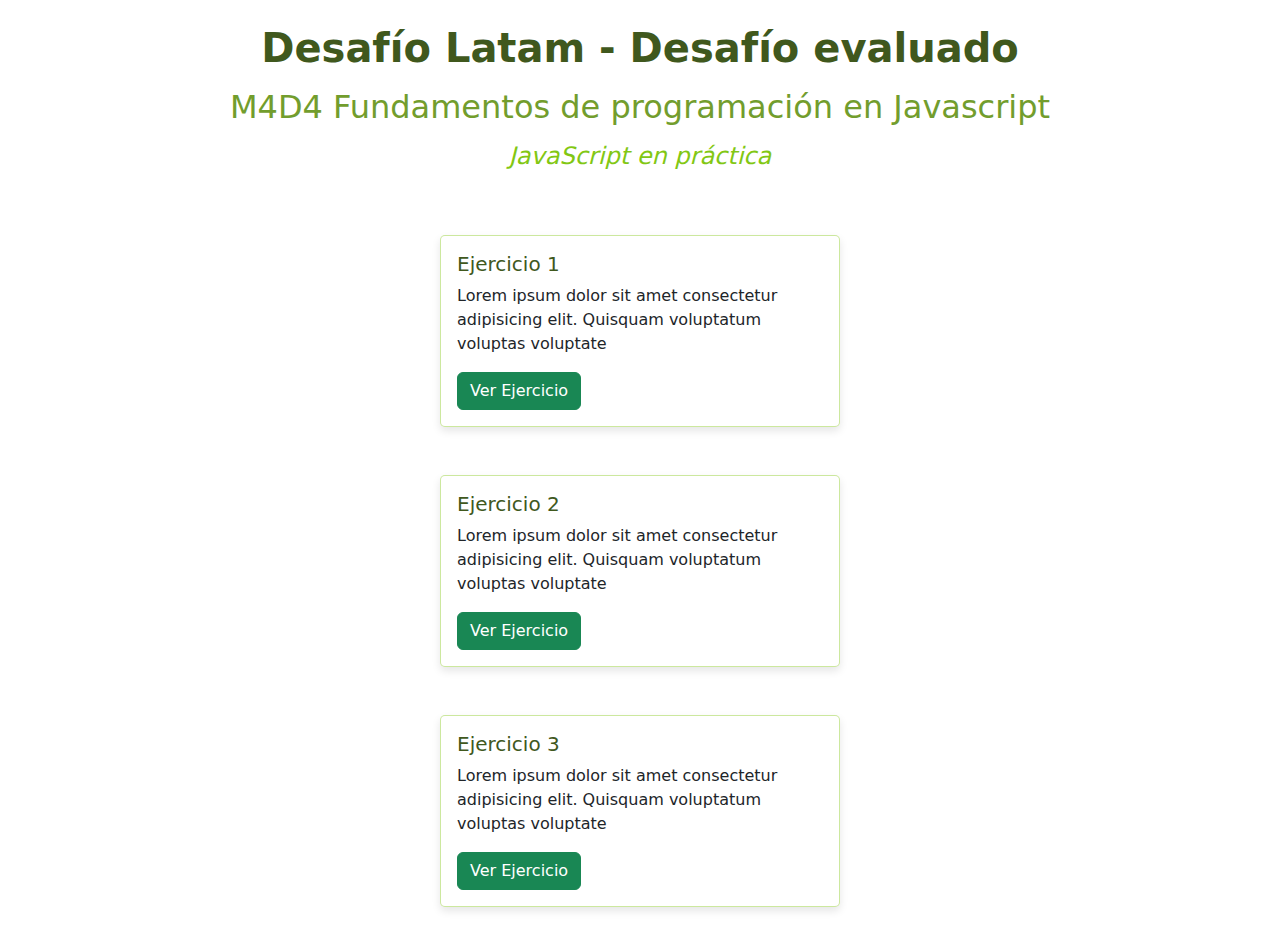
==== index.html @ fe40c525 "first commit" ====
<!DOCTYPE html>
<html lang="en">

<head>
    <meta charset="UTF-8">
    <meta name="viewport" content="width=device-width, initial-scale=1.0">
    <title>DesafíoLatam</title>
    <!-- bs css -->
    <link href="https://cdn.jsdelivr.net/npm/bootstrap@5.3.3/dist/css/bootstrap.min.css" rel="stylesheet"
        integrity="sha384-QWTKZyjpPEjISv5WaRU9OFeRpok6YctnYmDr5pNlyT2bRjXh0JMhjY6hW+ALEwIH" crossorigin="anonymous">
    <!-- css propip -->
    <link rel="stylesheet" href="assets/css/styles.css">
</head>

<body>

    <section id="heroSection">
        <div class="container-fluid d-flex justify-content-center align-items-center text-center my-4">
            <div class="row">
                <div class="col-12">
                    <h1>Desafío Latam - Desafío evaluado</h1>
                    <h2>M4D4 Fundamentos de programación en Javascript</h2>
                    <h3>JavaScript en práctica</h3>
                </div>
            </div>
        </div>
    </section>
    <section id="main">
        <!-- menu card a ejercicios-->
        <div class="container-fluid card-container d-flex align-items-center justify-content-center">
            <div class="row">
                <div class="col-12 d-flex align-items-center justify-content-center">
                    <div class="card">
                        <div class="card-body">
                            <h5 class="card-title">Ejercicio 1</h5>
                            <p class="card-text">Lorem ipsum dolor sit amet consectetur adipisicing elit. Quisquam
                                voluptatum
                                voluptas
                                voluptate
                            </p>
                            <a href="ejercicio1/ejercicio1.html" class="btn btn-success mt-3">Ver Ejercicio</a>
                        </div>
                    </div>
                </div>
                <div class="col-12 d-flex align-items-center justify-content-center">
                    <div class="card">
                        <div class="card-body">
                            <h5 class="card-title">Ejercicio 2</h5>
                            <p class="card-text">Lorem ipsum dolor sit amet consectetur adipisicing elit. Quisquam
                                voluptatum
                                voluptas
                                voluptate
                            </p>
                            <a href="ejercicio2/ejercicio2.html" class="btn btn-success mt-3">Ver Ejercicio</a>
                        </div>
                    </div>
                </div>
                <div class="col-12 d-flex align-items-center justify-content-center">
                    <div class="card">
                        <div class="card-body">
                            <h5 class="card-title">Ejercicio 3</h5>
                            <p class="card-text">Lorem ipsum dolor sit amet consectetur adipisicing elit. Quisquam
                                voluptatum
                                voluptas
                                voluptate
                            </p>
                            <a href="ejercicio3/ejercicio3.html" class="btn btn-success mt-3">Ver Ejercicio</a>
                        </div>
                    </div>
                </div>
            </div>
        </div>
        <!-- fin menu -->
    </section>

    <!-- bs js -->
    <script src="https://cdn.jsdelivr.net/npm/@popperjs/core@2.11.8/dist/umd/popper.min.js"
        integrity="sha384-I7E8VVD/ismYTF4hNIPjVp/Zjvgyol6VFvRkX/vR+Vc4jQkC+hVqc2pM8ODewa9r"
        crossorigin="anonymous"></script>
    <script src="https://cdn.jsdelivr.net/npm/bootstrap@5.3.3/dist/js/bootstrap.min.js"
        integrity="sha384-0pUGZvbkm6XF6gxjEnlmuGrJXVbNuzT9qBBavbLwCsOGabYfZo0T0to5eqruptLy"
        crossorigin="anonymous"></script>
    <!-- js propio -->
    <script src="assets/js/main.js"></script>
</body>

</html>
---- assets/css/styles.css ----
:root{
    --green-primary: #40581D;
    --green-secondary: #729D2D;
    --green-tertiary: #82c713;
    
}

body * {
    padding: 0;
    margin: 0;
    border: 0;
    box-sizing: border-box;
}

/* Estilos para los encabezados */
#heroSection h1 {
    font-size: 2.5rem;
    font-weight: bold;
    color: var(--green-primary);
    margin-bottom: 1rem;
}

#heroSection h2 {
    font-size: 2rem;
    color: var(--green-secondary);
    margin-bottom: 1rem;
}

#heroSection h3 {
    font-size: 1.5rem;
    color: var(--green-tertiary);
    margin-bottom: 1rem;
    font-style: italic;
}

/* Estilo para el contenedor de tarjetas */
.card-container .card {
    width: 100%;
    max-width: 400px;
    margin: 1.5rem;
}

/* Estilo general para las tarjetas */
.card {
    border: 1px solid #82c71369;
    border-radius: 5px;
    box-shadow: 0 4px 8px rgba(0, 0, 0, 0.1);
}

.card-body h5 {
    color: var(--green-primary);
}
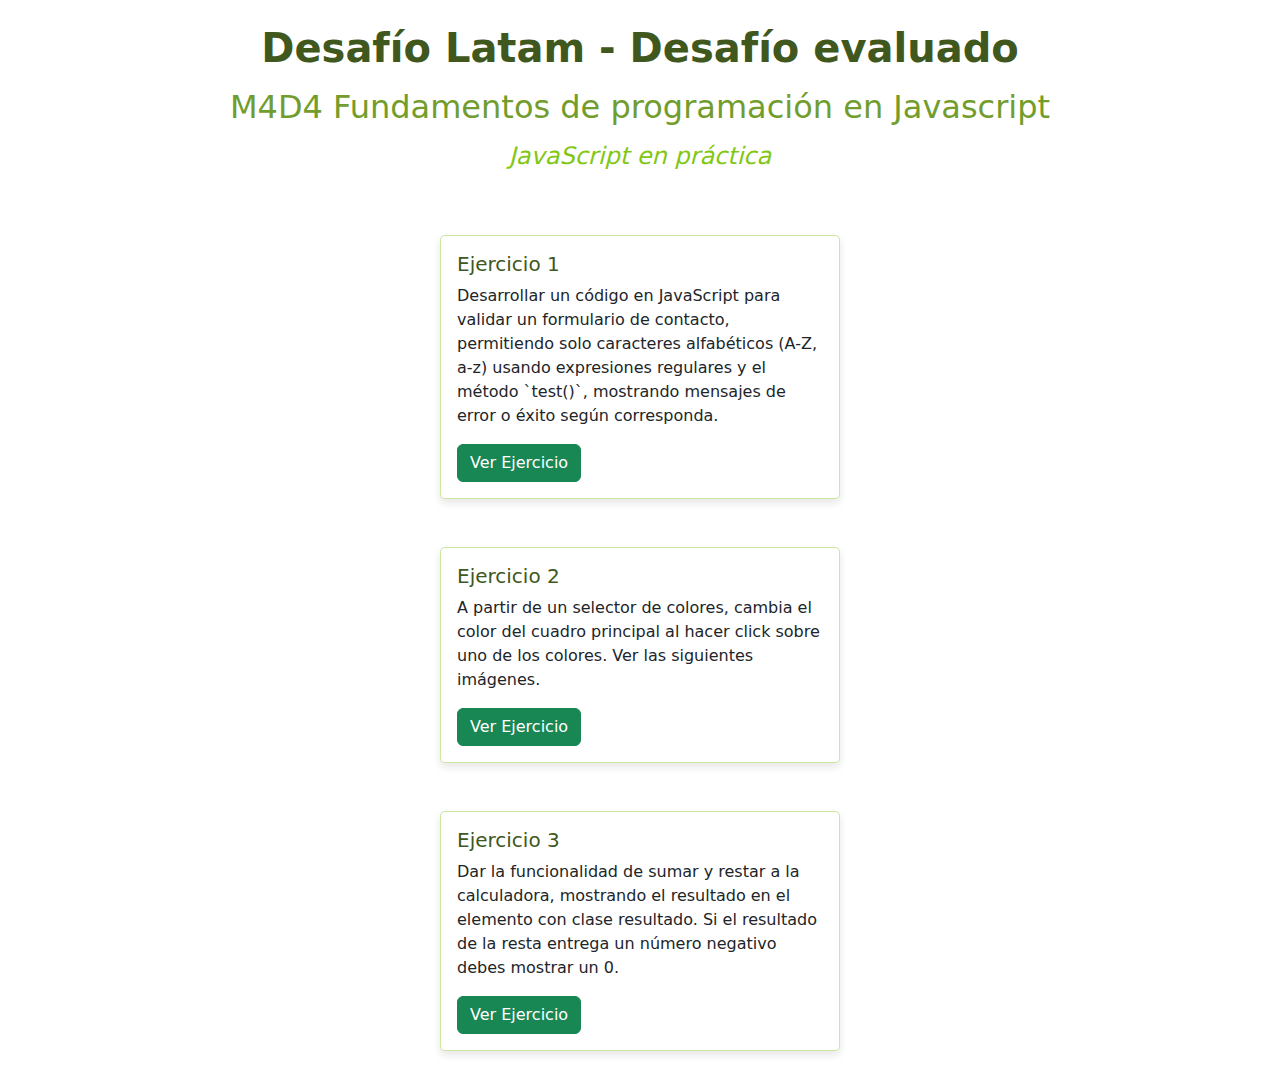
==== commit 3b5580c4: "Updated card text descriptions for exercises 1, 2, and 3 in index.html" ====
--- a/index.html
+++ b/index.html
@@ -33,10 +33,9 @@
                     <div class="card">
                         <div class="card-body">
                             <h5 class="card-title">Ejercicio 1</h5>
-                            <p class="card-text">Lorem ipsum dolor sit amet consectetur adipisicing elit. Quisquam
-                                voluptatum
-                                voluptas
-                                voluptate
+                            <p class="card-text">Desarrollar un código en JavaScript para validar un formulario de
+                                contacto, permitiendo solo caracteres alfabéticos (A-Z, a-z) usando expresiones
+                                regulares y el método `test()`, mostrando mensajes de error o éxito según corresponda.
                             </p>
                             <a href="ejercicio1/ejercicio1.html" class="btn btn-success mt-3">Ver Ejercicio</a>
                         </div>
@@ -46,10 +45,9 @@
                     <div class="card">
                         <div class="card-body">
                             <h5 class="card-title">Ejercicio 2</h5>
-                            <p class="card-text">Lorem ipsum dolor sit amet consectetur adipisicing elit. Quisquam
-                                voluptatum
-                                voluptas
-                                voluptate
+                            <p class="card-text">A partir de un selector de colores, cambia el color del cuadro
+                                principal al hacer click
+                                sobre uno de los colores. Ver las siguientes imágenes.
                             </p>
                             <a href="ejercicio2/ejercicio2.html" class="btn btn-success mt-3">Ver Ejercicio</a>
                         </div>
@@ -59,10 +57,10 @@
                     <div class="card">
                         <div class="card-body">
                             <h5 class="card-title">Ejercicio 3</h5>
-                            <p class="card-text">Lorem ipsum dolor sit amet consectetur adipisicing elit. Quisquam
-                                voluptatum
-                                voluptas
-                                voluptate
+                            <p class="card-text">Dar la funcionalidad de sumar y restar a la calculadora, mostrando el
+                                resultado en el
+                                elemento con clase resultado. Si el resultado de la resta entrega un número negativo
+                                debes mostrar un 0.
                             </p>
                             <a href="ejercicio3/ejercicio3.html" class="btn btn-success mt-3">Ver Ejercicio</a>
                         </div>
@@ -80,8 +78,6 @@
     <script src="https://cdn.jsdelivr.net/npm/bootstrap@5.3.3/dist/js/bootstrap.min.js"
         integrity="sha384-0pUGZvbkm6XF6gxjEnlmuGrJXVbNuzT9qBBavbLwCsOGabYfZo0T0to5eqruptLy"
         crossorigin="anonymous"></script>
-    <!-- js propio -->
-    <script src="assets/js/main.js"></script>
 </body>
 
 </html>